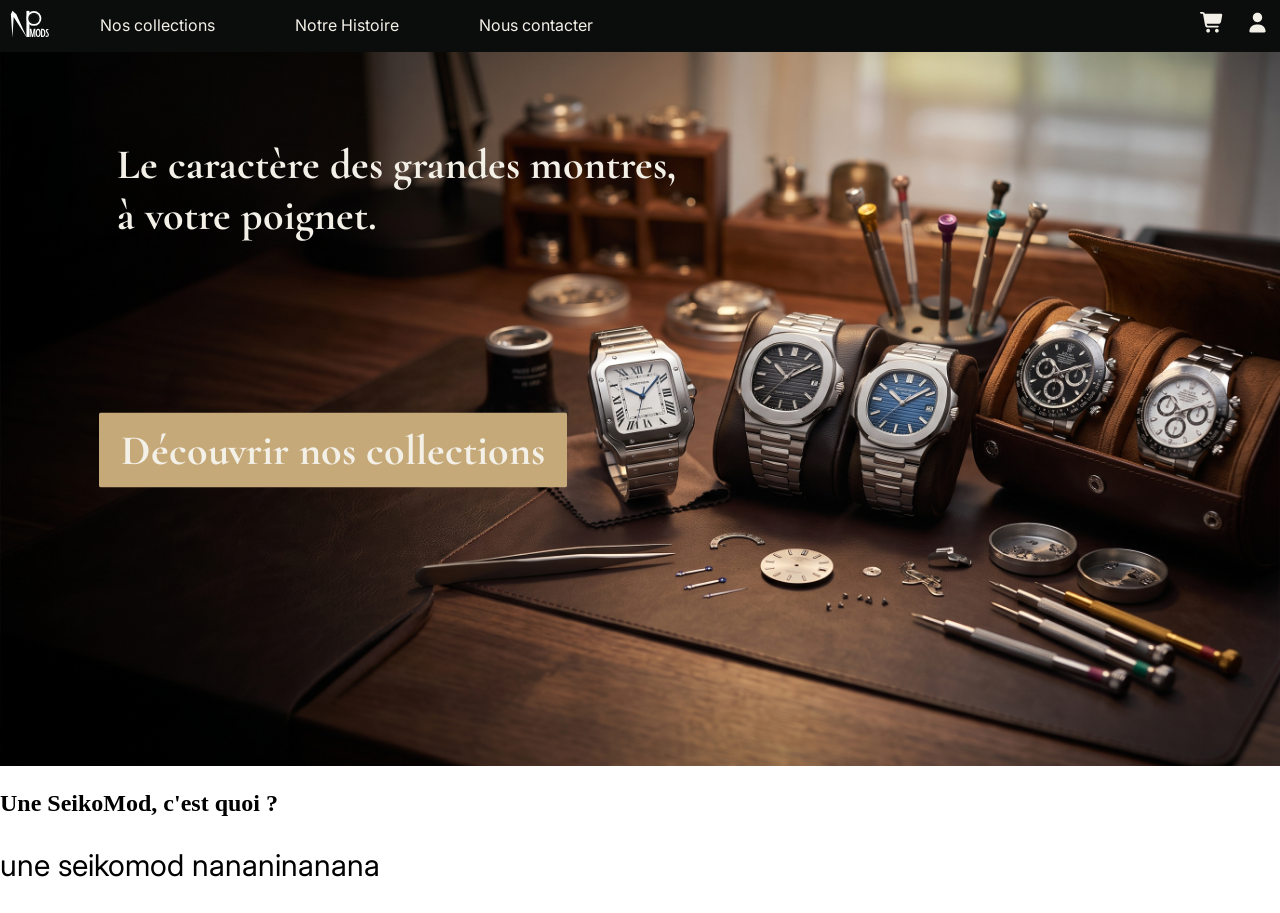
==== index.html @ 5ee3bffc "stylisation du hook modification du logo en svg" ====
<!DOCTYPE html>
<html lang="fr">

<head>
    <meta charset="UTF-8">
    <meta name="viewport" content="width=device-width, initial-scale=1.0">
    <title>NP MODS</title>
    <link rel="stylesheet" href="style_index.css">
    <link rel="stylesheet" href="styles.css">
    <link rel="icon" type="image/x-icon" href="assets/images/favicon.ico">
    <link rel="stylesheet" href="https://cloudflare.com">
</head>

<body>
    <nav>
        <ul id="left">
            <li><a class="logo-btn" href="index.html"><svg xmlns="http://www.w3.org/2000/svg" viewBox="500 640 920 640"
                        role="img" aria-label="Logo NP MODS">
                        <defs>
                            <mask id="trou-cadran" maskUnits="userSpaceOnUse" x="500" y="640" width="920" height="640">
                                <rect x="500" y="640" width="920" height="640" fill="#fff" />
                                <circle cx="1050" cy="833" r="130" fill="#000" />
                            </mask>
                            <g id="repere">
                                <line x1="1050" y1="722" x2="1050" y2="742" />
                            </g>
                        </defs>

                        <g fill="#fff">
                            <!-- N -->
                            <polygon points="520,735 557,660 645,735 878,1255 878,1260 584,802 557,1260 555,1260" />

                            <!-- P (hampe + anneau) avec cadran évidé -->
                            <g mask="url(#trou-cadran)">
                                <rect x="878" y="660" width="69" height="600" />
                                <circle cx="1050" cy="833" r="171" />
                            </g>

                            <!-- Repères et centre du cadran -->
                            <g stroke="#fff" stroke-width="3.5" fill="none">
                                <use href="#repere" />
                                <use href="#repere" transform="rotate(30 1050 833)" />
                                <use href="#repere" transform="rotate(60 1050 833)" />
                                <use href="#repere" transform="rotate(90 1050 833)" />
                                <use href="#repere" transform="rotate(120 1050 833)" />
                                <use href="#repere" transform="rotate(150 1050 833)" />
                                <use href="#repere" transform="rotate(180 1050 833)" />
                                <use href="#repere" transform="rotate(210 1050 833)" />
                                <use href="#repere" transform="rotate(240 1050 833)" />
                                <use href="#repere" transform="rotate(270 1050 833)" />
                                <use href="#repere" transform="rotate(300 1050 833)" />
                                <use href="#repere" transform="rotate(330 1050 833)" />
                            </g>
                            <circle cx="1050" cy="833" r="4" />

                            <!-- M -->
                            <polygon
                                points="955,1262 955,1073 990,1073 1018,1215 1047,1073 1082,1073 1082,1262 1060,1262 1060,1110 1032,1262 1003,1262 977,1110 977,1262" />

                            <!-- O -->
                            <path fill-rule="evenodd"
                                d="M1148,1073 C1182,1073 1206,1112 1206,1168 C1206,1224 1182,1263 1148,1263 C1114,1263 1090,1224 1090,1168 C1090,1112 1114,1073 1148,1073 Z
      M1147,1102 C1131,1102 1118,1128 1118,1168 C1118,1208 1131,1234 1147,1234 C1163,1234 1177,1208 1177,1168 C1177,1128 1163,1102 1147,1102 Z" />

                            <!-- D -->
                            <path fill-rule="evenodd" d="M1214,1073 H1245 C1288,1073 1314,1110 1314,1168 C1314,1226 1288,1262 1245,1262 H1214 Z
      M1240,1100 V1235 H1252 C1272,1235 1286,1210 1286,1168 C1286,1126 1272,1100 1252,1100 Z" />
                        </g>

                        <!-- S -->
                        <path
                            d="M1383,1100 C1372,1088 1334,1082 1335,1118 C1336,1150 1382,1165 1382,1210 C1382,1252 1340,1256 1322,1232"
                            fill="none" stroke="#fff" stroke-width="25" />
                    </svg></a></li>
            <li><a href="catalog.html"><span>Nos collections</span></a></li>
            <li><a href="history.html"><span>Notre Histoire</span></a></li>
            <li><a href="contact.html"><span>Nous contacter</span></a></li>
        </ul>
        <ul id="right">
            <li><a href="" class="cart-btn" aria-label="Panier">
                    <svg xmlns="http://www.w3.org/2000/svg"
                        viewBox="0 0 640 640"><!--!Font Awesome Free v7.3.1 by @fontawesome - https://fontawesome.com License - https://fontawesome.com/license/free Copyright 2026 Fonticons, Inc.-->
                        <path
                            d="M24 48C10.7 48 0 58.7 0 72C0 85.3 10.7 96 24 96L69.3 96C73.2 96 76.5 98.8 77.2 102.6L129.3 388.9C135.5 423.1 165.3 448 200.1 448L456 448C469.3 448 480 437.3 480 424C480 410.7 469.3 400 456 400L200.1 400C188.5 400 178.6 391.7 176.5 380.3L171.4 352L475 352C505.8 352 532.2 330.1 537.9 299.8L568.9 133.9C572.6 114.2 557.5 96 537.4 96L124.7 96L124.3 94C119.5 67.4 96.3 48 69.2 48L24 48zM208 576C234.5 576 256 554.5 256 528C256 501.5 234.5 480 208 480C181.5 480 160 501.5 160 528C160 554.5 181.5 576 208 576zM432 576C458.5 576 480 554.5 480 528C480 501.5 458.5 480 432 480C405.5 480 384 501.5 384 528C384 554.5 405.5 576 432 576z" />
                    </svg></a></li>
            <li><a href="" class="cart-btn">
                    <svg xmlns="http://www.w3.org/2000/svg"
                        viewBox="0 0 640 640"><!--!Font Awesome Free v7.3.1 by @fontawesome - https://fontawesome.com License - https://fontawesome.com/license/free Copyright 2026 Fonticons, Inc.-->
                        <path
                            d="M320 312C386.3 312 440 258.3 440 192C440 125.7 386.3 72 320 72C253.7 72 200 125.7 200 192C200 258.3 253.7 312 320 312zM290.3 368C191.8 368 112 447.8 112 546.3C112 562.7 125.3 576 141.7 576L498.3 576C514.7 576 528 562.7 528 546.3C528 447.8 448.2 368 349.7 368L290.3 368z" />
                    </svg>
                </a></li>
        </ul>
    </nav>

    <div class="hook">
        <div class="container">
            <img src="assets/images/hook_background.jpeg" alt="hook_background">
            <h1 class="hook" id="Catch_phrase">Le caractère des grandes montres,<br>à votre poignet.</br></h1>
            <button type="button" id="button_products" onclick="document.location='catalog.html'">Découvrir nos
                collections</button>
        </div>
    </div>

    <div class="mod_description">
        <div>
            <h2>Une SeikoMod, c'est quoi ?</h2>
            <p> une seikomod nananinanana</p>
        </div>
    </div>

    <div class=" carousel_products">
        <div>

        </div>


    </div>



</body>

</html>
---- style_index.css ----
.hook img{
    position: relative;
    height: auto ;
    width: 100%;
}


.hook #Catch_phrase{
  position: absolute;
  top: 18%; 
  left: 31%; 
  transform: translate(-50%, -50%);
  color: #F3F0E8;
  font-size: 42px;
  font-weight: bold;
  background-color: transparent; 
  padding: 10px 20px;
  border-radius: 5px;
}


.hook #button_products{
  position: absolute;
  top: 50%; 
  left: 26%; 
  transform: translate(-50%, -50%); 
  background-color: #C6A978;
  font-size: 42px;
  font-weight: bold;
  color: #F3F0E8; 
  padding: 10px 20px;
  border-radius: 2px;
  border-color: transparent;
      transition: all 0.3s ease;
}

.hook #button_products:hover{
      background-color: #173D32;
    transition: all 0.3s ease;
}
---- styles.css ----
/* Cormorant Garamond */
@import url('https://fonts.googleapis.com/css2?family=Cormorant+Garamond:ital,wght@0,300..700;1,300..700&display=swap');
/* INTER */
@import url('https://fonts.googleapis.com/css2?family=Cormorant+Garamond:ital,wght@0,300..700;1,300..700&family=Inter:ital,opsz,wght@0,14..32,100..900;1,14..32,100..900&display=swap'); 

body {
    margin: 0;
    padding: 0;
}

h1 {
    font-family: "Cormorant Garamond", serif;
    font-optical-sizing: auto;
    font-weight: weight;
    font-style: normal;
}

span{
    font-family: "Inter";
    color: #F3F0E8;
}

button {
    font-family: "Cormorant Garamond";
}

p{
    font-family: "Inter", serif;
    font-size: 30px;
    font-optical-sizing: auto;
    font-weight: weight;
    font-style: normal;
}

#button_products {
    border-radius: 20px;
    color: white;
    background-color: blue;
    font-size: 16px;
}




/* Partie Nav Bar */
nav {
    background-color: #0B0D0C; ;
    margin: auto;
    display: flex;
    justify-content: space-between;
    padding: 0;
    margin: 0;
}

nav > ul {
  display: flex;
  list-style: none;
  background-color: #0B0D0C;
  margin: 0;
  padding: 0;
}

nav > ul > li {
  position: relative; 
}


nav img {
    height: 40px;
    width: auto;
    display: block;
}

nav a {
  display: block;
  color: white;
  padding: 15px 20px;
  text-decoration: none;
  transition: all 0.3s ease;
}

nav a:hover {
  background-color: #777A75;
  transition: all 0.3s ease;

}


nav span {
    padding: 10px 20px;
}

.cart-btn {
    position: relative;
    width: 25px;
    fill: #F3F0E8;     
    text-decoration: none;
    padding: 10px;
}

.logo-btn{
    position: relative;
    width: 40px;
    fill: #F3F0E8;     
    text-decoration: none;
    padding: 10px;
}
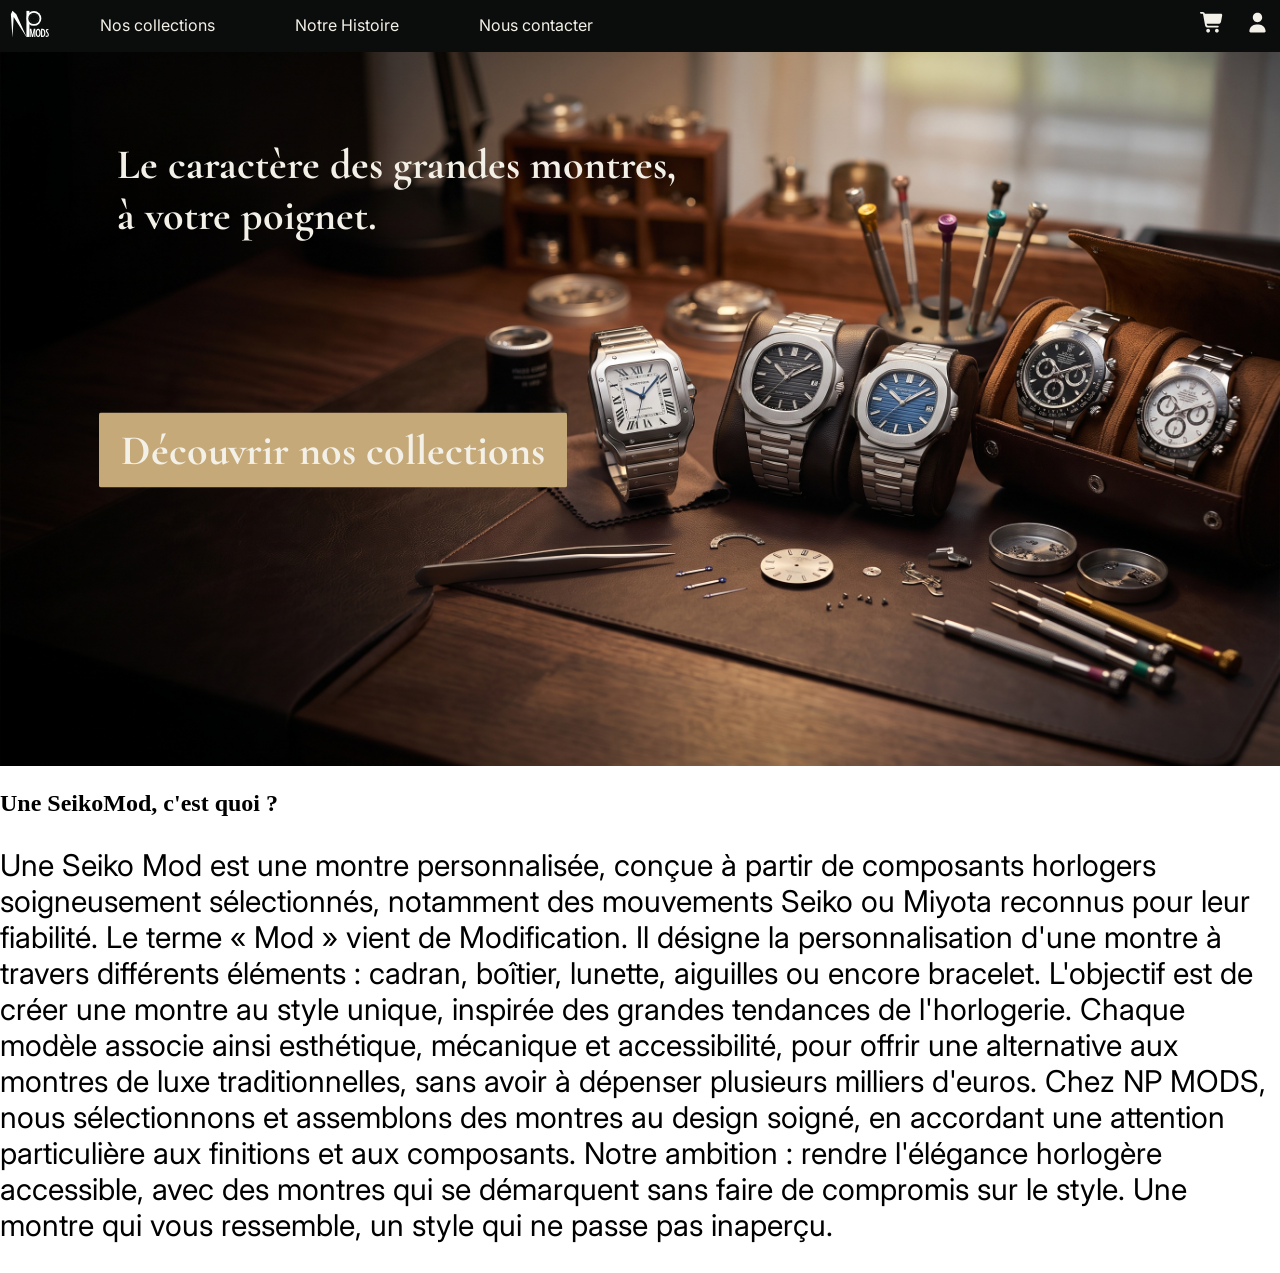
==== commit 8c82f32d: "added quest ce qu'une seiko mod txt" ====
--- a/index.html
+++ b/index.html
@@ -105,7 +105,18 @@
     <div class="mod_description">
         <div>
             <h2>Une SeikoMod, c'est quoi ?</h2>
-            <p> une seikomod nananinanana</p>
+            <p class="mod_description">Une Seiko Mod est une montre personnalisée, conçue à partir de composants
+                horlogers soigneusement sélectionnés, notamment des mouvements Seiko ou Miyota reconnus pour leur
+                fiabilité.
+                Le terme « Mod » vient de Modification. Il désigne la personnalisation d'une montre à travers différents
+                éléments : cadran, boîtier, lunette, aiguilles ou encore bracelet. L'objectif est de créer une montre au
+                style unique, inspirée des grandes tendances de l'horlogerie.
+                Chaque modèle associe ainsi esthétique, mécanique et accessibilité, pour offrir une alternative aux
+                montres de luxe traditionnelles, sans avoir à dépenser plusieurs milliers d'euros.
+                Chez NP MODS, nous sélectionnons et assemblons des montres au design soigné, en accordant une attention
+                particulière aux finitions et aux composants. Notre ambition : rendre l'élégance horlogère accessible,
+                avec des montres qui se démarquent sans faire de compromis sur le style.
+                Une montre qui vous ressemble, un style qui ne passe pas inaperçu.</p>
         </div>
     </div>
 
@@ -115,8 +126,6 @@
         </div>
 
 
-    </div>
-
 
 
 </body>
--- a/style_index.css
+++ b/style_index.css
@@ -1,41 +1,45 @@
-.hook img{
-    position: relative;
-    height: auto ;
-    width: 100%;
+.hook img {
+  position: relative;
+  height: auto;
+  width: 100%;
 }
 
 
-.hook #Catch_phrase{
+.hook #Catch_phrase {
   position: absolute;
-  top: 18%; 
-  left: 31%; 
+  top: 18%;
+  left: 31%;
   transform: translate(-50%, -50%);
   color: #F3F0E8;
   font-size: 42px;
   font-weight: bold;
-  background-color: transparent; 
+  background-color: transparent;
   padding: 10px 20px;
   border-radius: 5px;
 }
 
 
-.hook #button_products{
+.hook #button_products {
   position: absolute;
-  top: 50%; 
-  left: 26%; 
-  transform: translate(-50%, -50%); 
+  top: 50%;
+  left: 26%;
+  transform: translate(-50%, -50%);
   background-color: #C6A978;
   font-size: 42px;
   font-weight: bold;
-  color: #F3F0E8; 
+  color: #F3F0E8;
   padding: 10px 20px;
   border-radius: 2px;
   border-color: transparent;
-      transition: all 0.3s ease;
+  transition: all 0.3s ease;
 }
 
-.hook #button_products:hover{
-      background-color: #173D32;
-    transition: all 0.3s ease;
+.hook #button_products:hover {
+  background-color: #173D32;
+  transition: all 0.3s ease;
 }
 
+
+p .mod_description {
+  justify-content: center;
+}
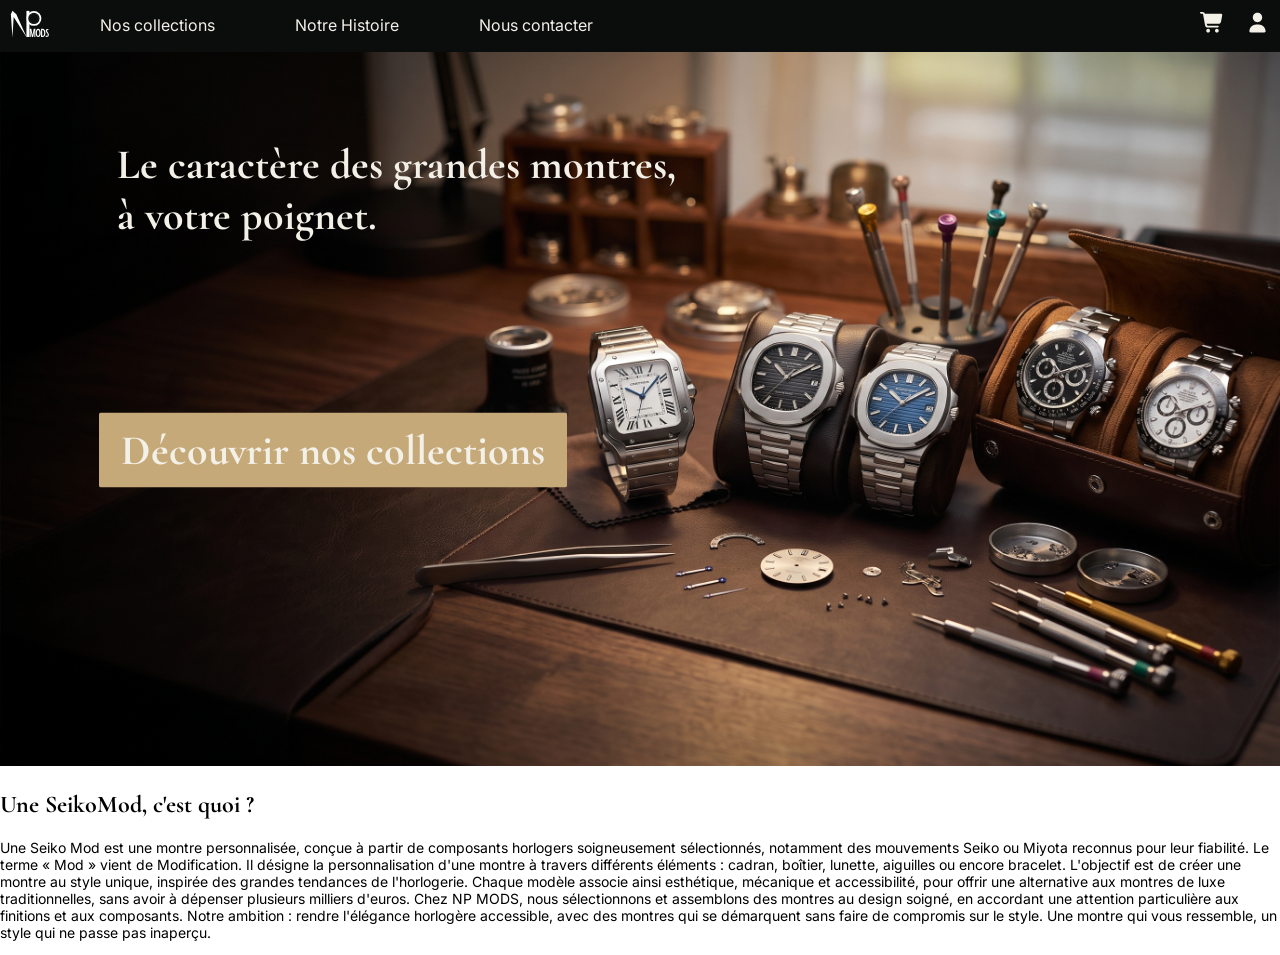
==== commit 09c81ba4: "working at mod descritpion" ====
--- a/index.html
+++ b/index.html
@@ -102,9 +102,11 @@
         </div>
     </div>
 
-    <div class="mod_description">
-        <div>
+    <div class="mod_description" id="container">
+        <div class="mod_description_left">
             <h2>Une SeikoMod, c'est quoi ?</h2>
+        </div>
+        <div class="mod_description_right">
             <p class="mod_description">Une Seiko Mod est une montre personnalisée, conçue à partir de composants
                 horlogers soigneusement sélectionnés, notamment des mouvements Seiko ou Miyota reconnus pour leur
                 fiabilité.
--- a/style_index.css
+++ b/style_index.css
@@ -40,6 +40,15 @@
 }
 
 
-p .mod_description {
+.mod_description #container{
+  display: flex;
+  flex-direction: row;
+  flex: center;
+  flex-wrap: wrap;
+  gap: 16px;
+}
+
+.mod_description_right{
   justify-content: center;
-}+}
+
--- a/styles.css
+++ b/styles.css
@@ -15,6 +15,10 @@
     font-style: normal;
 }
 
+h2{
+    font-family: "Cormorant Garamond", serif;
+}
+
 span{
     font-family: "Inter";
     color: #F3F0E8;
@@ -26,7 +30,7 @@
 
 p{
     font-family: "Inter", serif;
-    font-size: 30px;
+    font-size: 14px;
     font-optical-sizing: auto;
     font-weight: weight;
     font-style: normal;
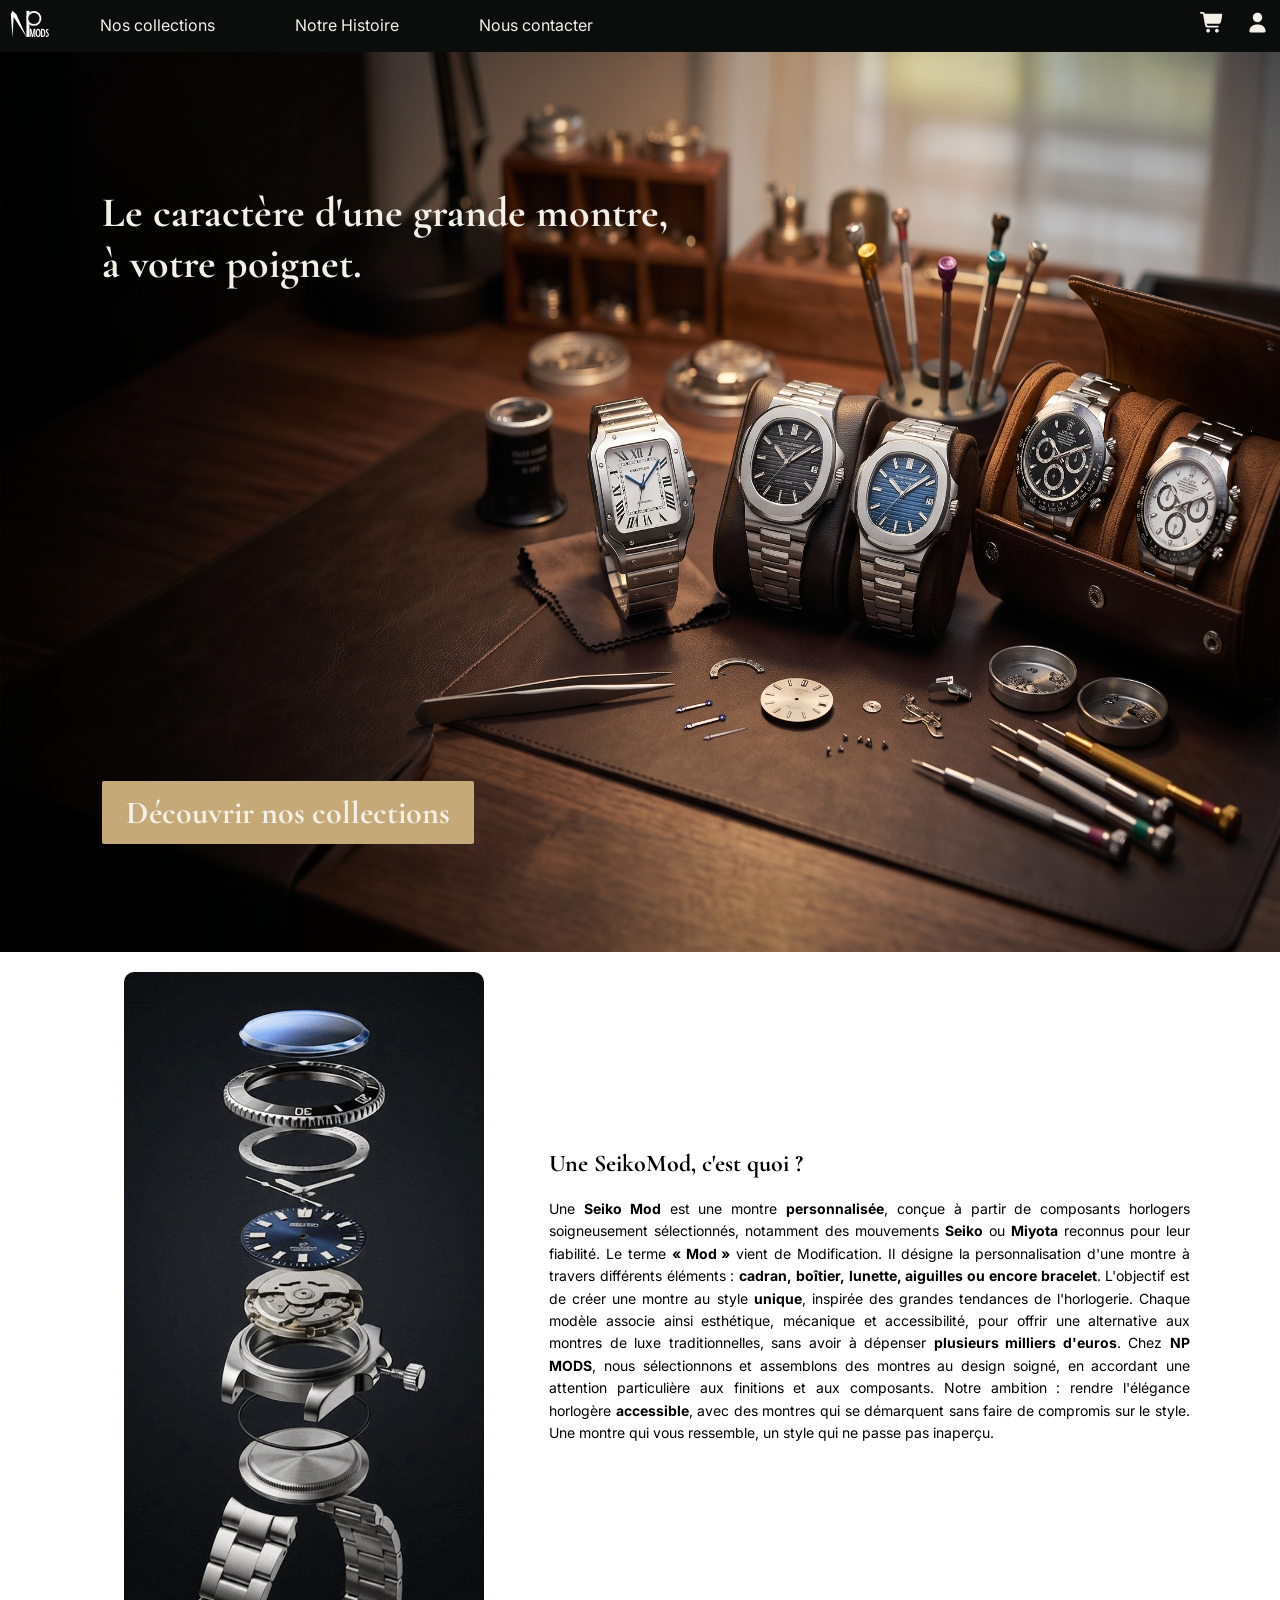
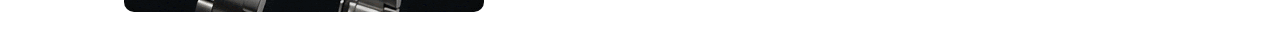
==== commit 93327887: "tentative de responsive, ajout flex desc skm et gif vue écaltée" ====
--- a/index.html
+++ b/index.html
@@ -94,33 +94,39 @@
     </nav>
 
     <div class="hook">
-        <div class="container">
-            <img src="assets/images/hook_background.jpeg" alt="hook_background">
-            <h1 class="hook" id="Catch_phrase">Le caractère des grandes montres,<br>à votre poignet.</br></h1>
-            <button type="button" id="button_products" onclick="document.location='catalog.html'">Découvrir nos
-                collections</button>
+        <img src="assets/images/hook_background.jpeg" alt="Montre Seiko Mod">
+        <h1 id="Catch_phrase">Le caractère d'une grande montre, <br>
+            à votre poignet.</h1>
+        <button id="button_products">Découvrir nos collections</button>
+    </div>
+
+
+    <div class="mod_description" id="container">
+        <div class="mod_description_left">
+            <img src="assets/images/vue éclatée skm.gif" alt="Vue éclatée d'une Seiko Mod">
+        </div>
+        <div class="mod_description_right">
+            <h2>Une SeikoMod, c'est quoi ?</h2>
+            <p>Une <strong>Seiko Mod</strong> est une montre <strong>personnalisée</strong>, conçue à partir de
+                composants horlogers soigneusement sélectionnés, notamment des mouvements <strong>Seiko</strong> ou
+                <strong>Miyota</strong> reconnus pour leur fiabilité. Le terme <b>« Mod »</b> vient de Modification. Il
+                désigne la personnalisation d'une montre à travers
+                différents
+                éléments : <b>cadran, boîtier, lunette, aiguilles ou encore bracelet</b>. L'objectif est de créer une
+                montre au
+                style <b>unique</b>, inspirée des grandes tendances de l'horlogerie.
+                Chaque modèle associe ainsi esthétique, mécanique et accessibilité, pour offrir une alternative aux
+                montres de luxe traditionnelles, sans avoir à dépenser <b>plusieurs milliers d'euros</b>.
+                Chez <b>NP MODS</b>, nous sélectionnons et assemblons des montres au design soigné, en accordant une
+                attention
+                particulière aux finitions et aux composants. Notre ambition : rendre l'élégance horlogère
+                <b>accessible</b>,
+                avec des montres qui se démarquent sans faire de compromis sur le style.
+                Une montre qui vous ressemble, un style qui ne passe pas inaperçu.
+            </p>
         </div>
     </div>
 
-    <div class="mod_description" id="container">
-        <div class="mod_description_left">
-            <h2>Une SeikoMod, c'est quoi ?</h2>
-        </div>
-        <div class="mod_description_right">
-            <p class="mod_description">Une Seiko Mod est une montre personnalisée, conçue à partir de composants
-                horlogers soigneusement sélectionnés, notamment des mouvements Seiko ou Miyota reconnus pour leur
-                fiabilité.
-                Le terme « Mod » vient de Modification. Il désigne la personnalisation d'une montre à travers différents
-                éléments : cadran, boîtier, lunette, aiguilles ou encore bracelet. L'objectif est de créer une montre au
-                style unique, inspirée des grandes tendances de l'horlogerie.
-                Chaque modèle associe ainsi esthétique, mécanique et accessibilité, pour offrir une alternative aux
-                montres de luxe traditionnelles, sans avoir à dépenser plusieurs milliers d'euros.
-                Chez NP MODS, nous sélectionnons et assemblons des montres au design soigné, en accordant une attention
-                particulière aux finitions et aux composants. Notre ambition : rendre l'élégance horlogère accessible,
-                avec des montres qui se démarquent sans faire de compromis sur le style.
-                Une montre qui vous ressemble, un style qui ne passe pas inaperçu.</p>
-        </div>
-    </div>
 
     <div class=" carousel_products">
         <div>
--- a/style_index.css
+++ b/style_index.css
@@ -1,54 +1,86 @@
-.hook img {
+.hook {
   position: relative;
-  height: auto;
+  display: block;
   width: 100%;
+  height:auto;
+  overflow: hidden;
 }
 
+.hook img {
+  display: block;
+  width: 100%;
+  height: 100vh;
+  position: relative;
+  z-index: 1;
+}
+
+@media (orientation: portrait) {
+  .hook {
+    height: auto; 
+  }}
 
 .hook #Catch_phrase {
   position: absolute;
-  top: 18%;
-  left: 31%;
-  transform: translate(-50%, -50%);
+  top: 15%;      
+  left: 8%;      
+  z-index: 2;     
+  margin: 0;
   color: #F3F0E8;
-  font-size: 42px;
+  font-size: clamp(24px, 4vw, 42px);
   font-weight: bold;
-  background-color: transparent;
-  padding: 10px 20px;
-  border-radius: 5px;
 }
-
 
 .hook #button_products {
   position: absolute;
-  top: 50%;
-  left: 26%;
-  transform: translate(-50%, -50%);
+  bottom: 12%;    
+  left: 8%;       
+  z-index: 2;     
   background-color: #C6A978;
-  font-size: 42px;
+  font-size: clamp(18px, 2.5vw, 32px);
   font-weight: bold;
   color: #F3F0E8;
-  padding: 10px 20px;
+  padding: 12px 24px;
   border-radius: 2px;
-  border-color: transparent;
-  transition: all 0.3s ease;
+  border: none;
+  cursor: pointer;
+  transition: background-color 0.3s ease;
 }
 
 .hook #button_products:hover {
   background-color: #173D32;
-  transition: all 0.3s ease;
 }
 
 
-.mod_description #container{
+
+
+
+.mod_description {
   display: flex;
-  flex-direction: row;
-  flex: center;
-  flex-wrap: wrap;
-  gap: 16px;
+  flex-direction: row; 
+  align-items: center; 
+  justify-content: center;
+  gap: 32px; 
+  max-width: 1100px; 
+  margin: 0 auto; 
+  padding: 20px;
 }
 
-.mod_description_right{
-  justify-content: center;
+.mod_description_left {
+  flex: 1; 
+  text-align: center;
 }
 
+.mod_description_left img {
+  max-width: 100%; 
+  height: auto;
+  border-radius: 10px;
+}
+
+.mod_description_right {
+  flex: 1.5; 
+}
+
+.mod_description_right p {
+  text-align: justify;
+  line-height: 1.6; 
+}
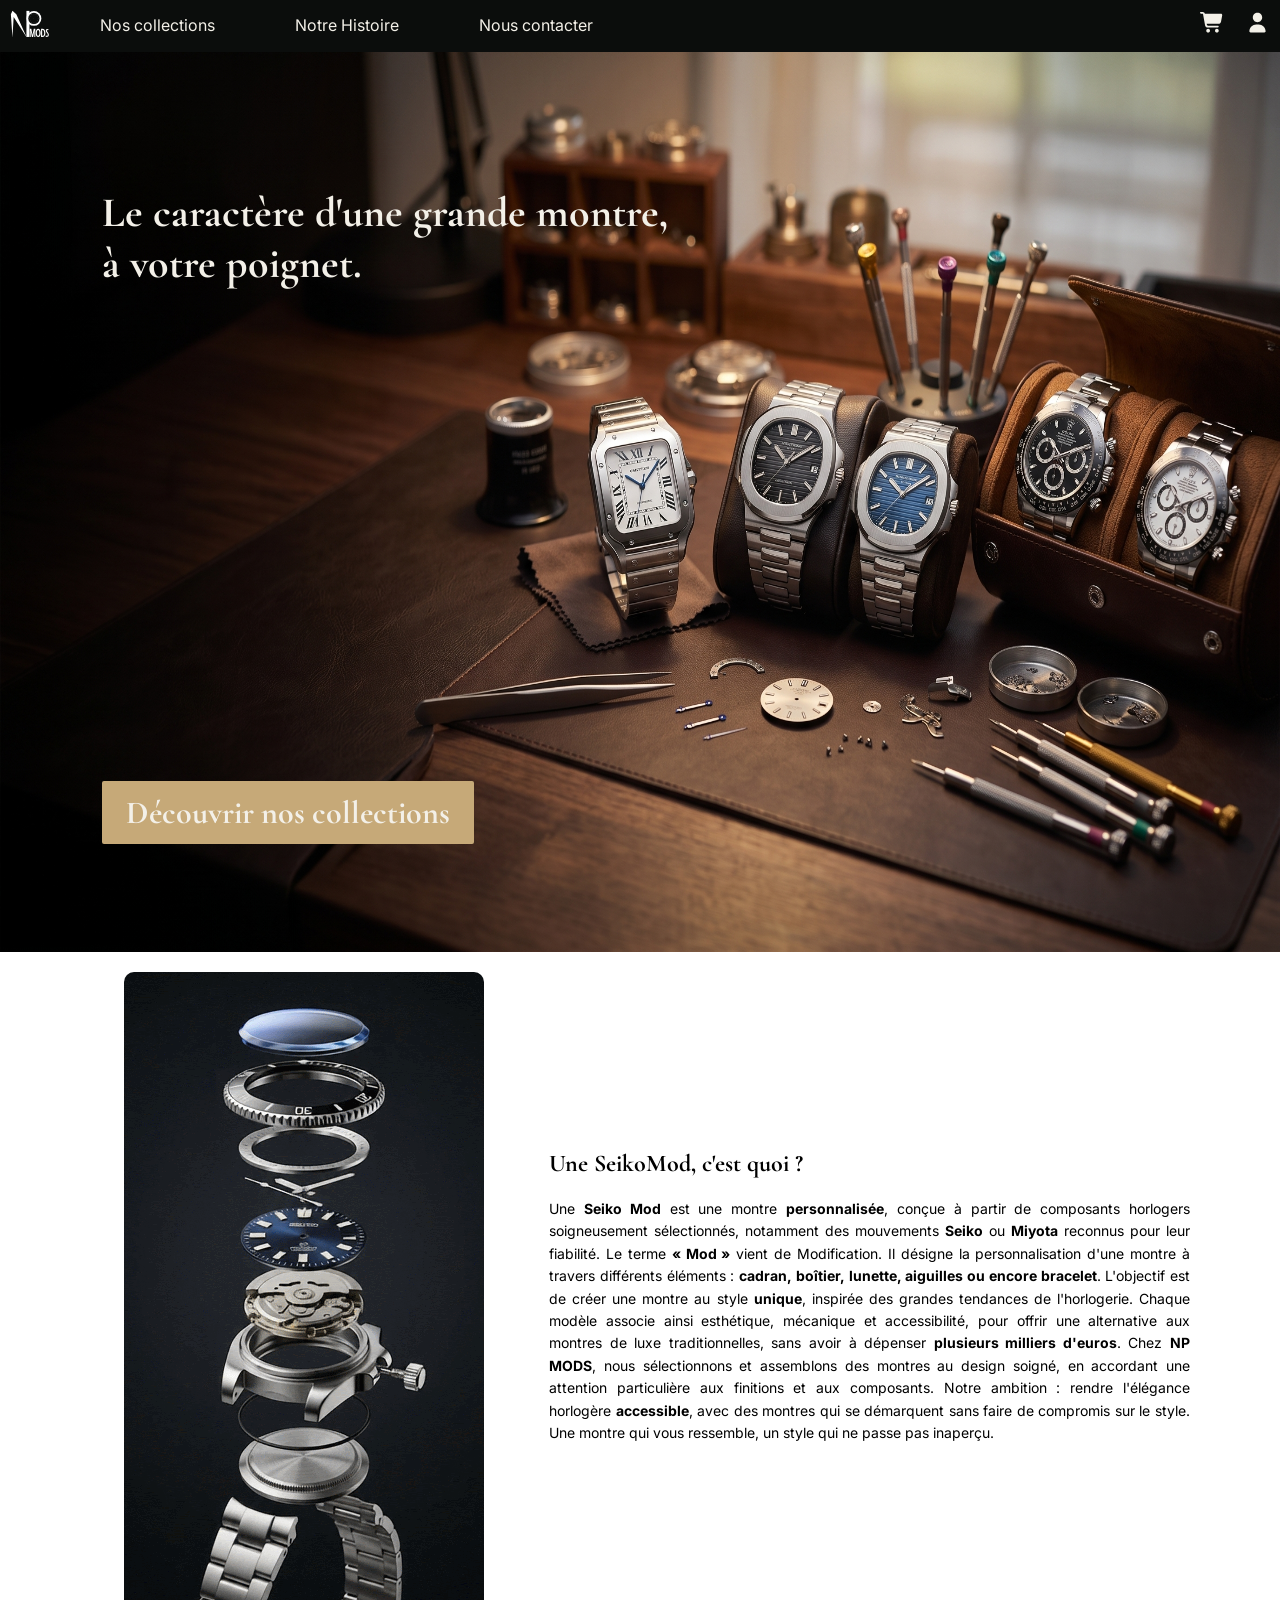
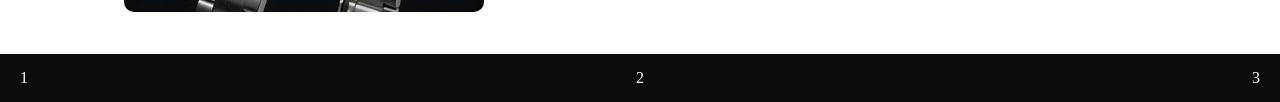
==== commit 2e1cc92c: "added caroussel" ====
--- a/index.html
+++ b/index.html
@@ -128,10 +128,17 @@
     </div>
 
 
-    <div class=" carousel_products">
-        <div>
+    <div class="carousel">
+        <div id="slide-1" class="slide"></div>
+        <div id="slide-2" class="slide">Slide 2</div>
+        <div id="slide-3" class="slide">Slide 3</div>
+    </div>
 
-        </div>
+    <nav class="dots">
+        <a href="#slide-1">1</a>
+        <a href="#slide-2">2</a>
+        <a href="#slide-3">3</a>
+    </nav>
 
 
 
--- a/style_index.css
+++ b/style_index.css
@@ -84,3 +84,21 @@
   text-align: justify;
   line-height: 1.6; 
 }
+
+
+
+.carousel {
+  display: flex;
+  overflow-x: auto;
+  scroll-snap-type: x mandatory;
+  scroll-behavior: smooth;
+  scrollbar-width: none; 
+}
+.carousel::-webkit-scrollbar {
+  display: none; 
+}
+
+.slide {
+  flex: 0 0 100%;
+  scroll-snap-align: center;
+}
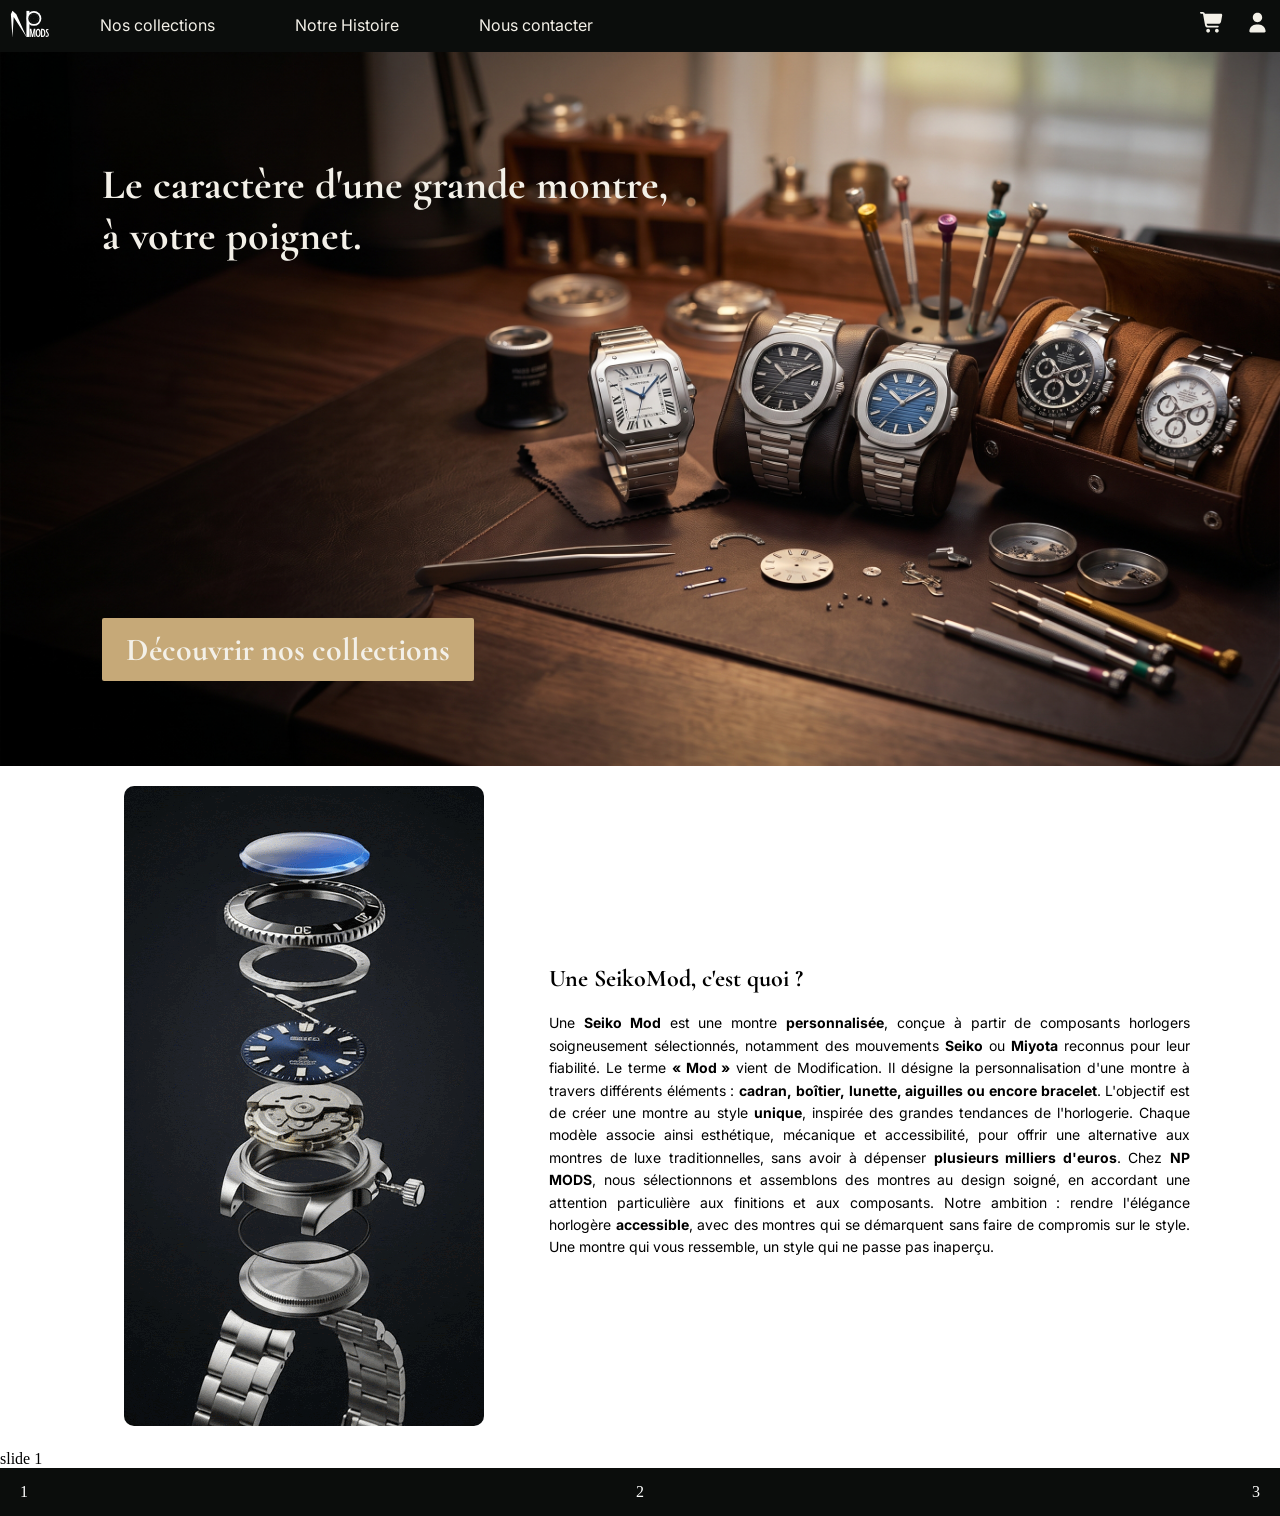
==== commit f9b440d7: "modification du responsive du hook de index.html" ====
--- a/index.html
+++ b/index.html
@@ -129,7 +129,7 @@
 
 
     <div class="carousel">
-        <div id="slide-1" class="slide"></div>
+        <div id="slide-1" class="slide">slide 1</div>
         <div id="slide-2" class="slide">Slide 2</div>
         <div id="slide-3" class="slide">Slide 3</div>
     </div>
--- a/style_index.css
+++ b/style_index.css
@@ -8,8 +8,8 @@
 
 .hook img {
   display: block;
-  width: 100%;
-  height: 100vh;
+  width: 100vw;
+  height: auto;
   position: relative;
   z-index: 1;
 }
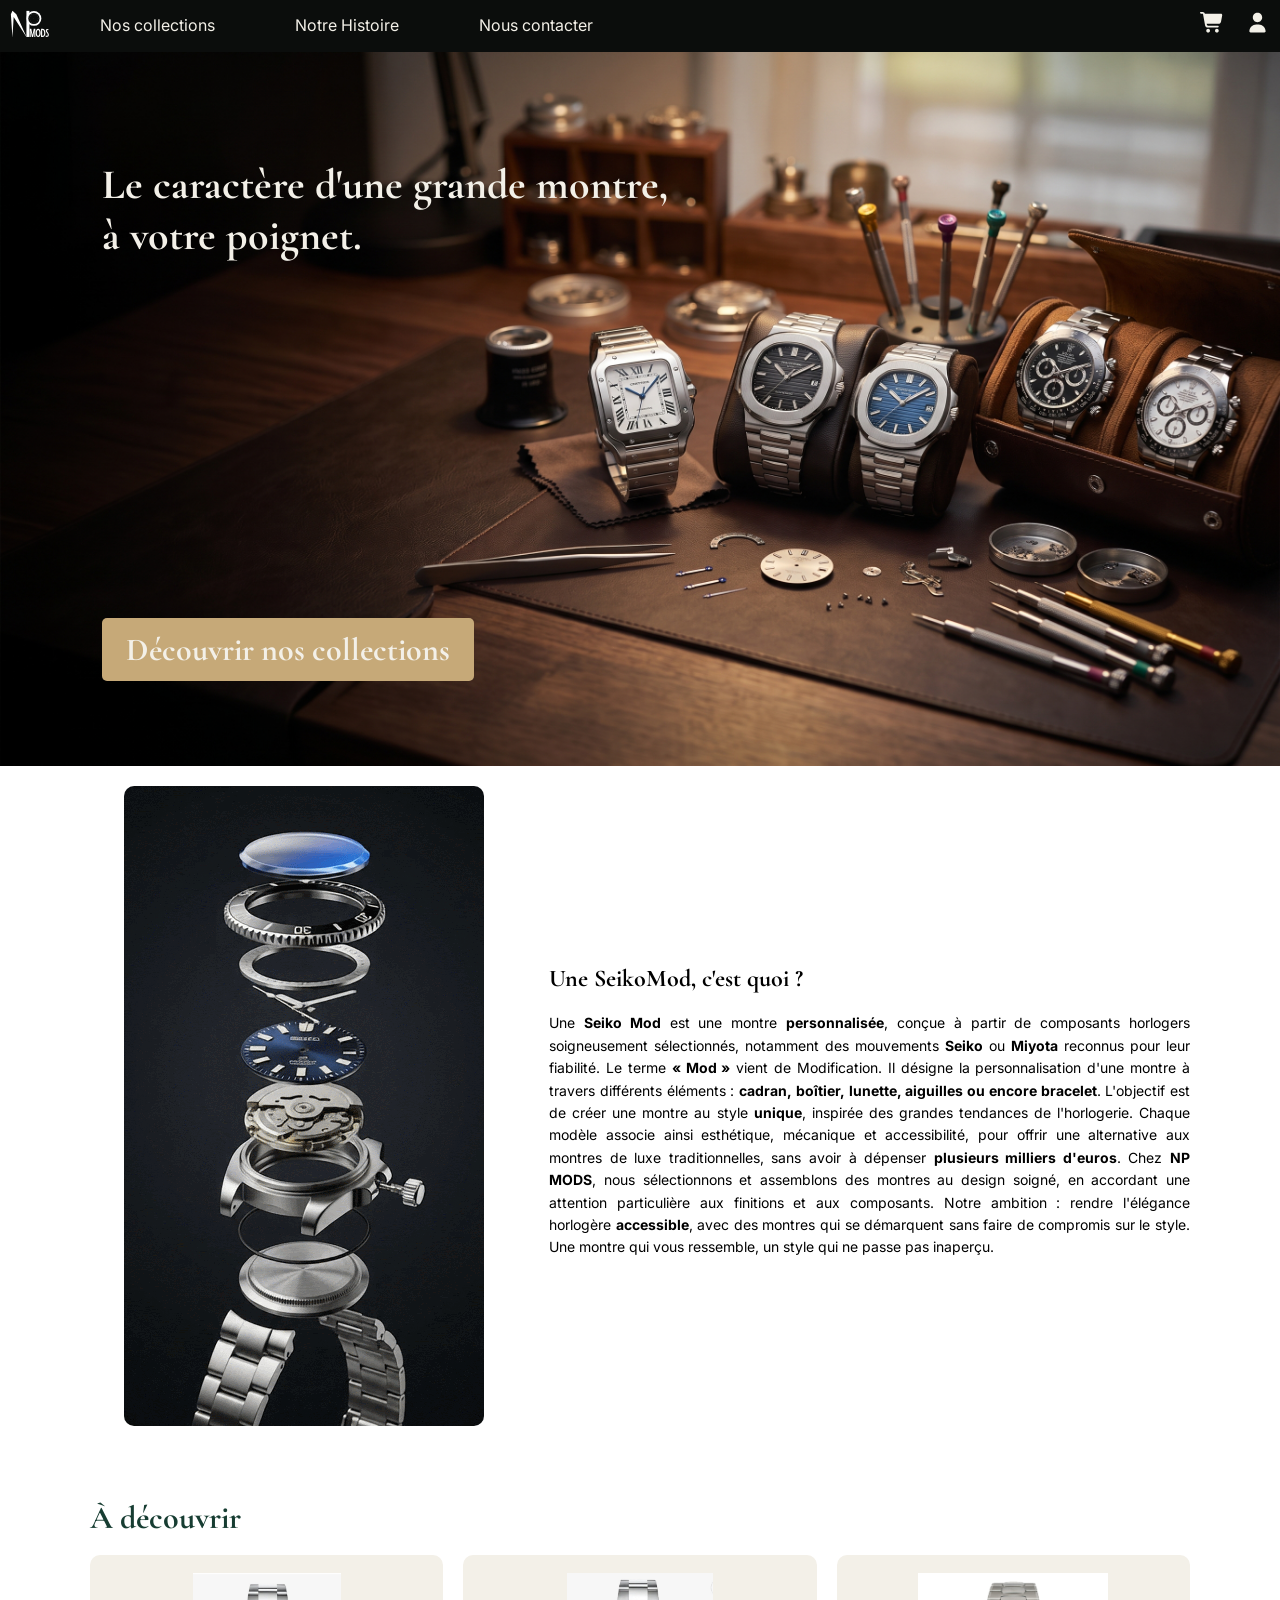
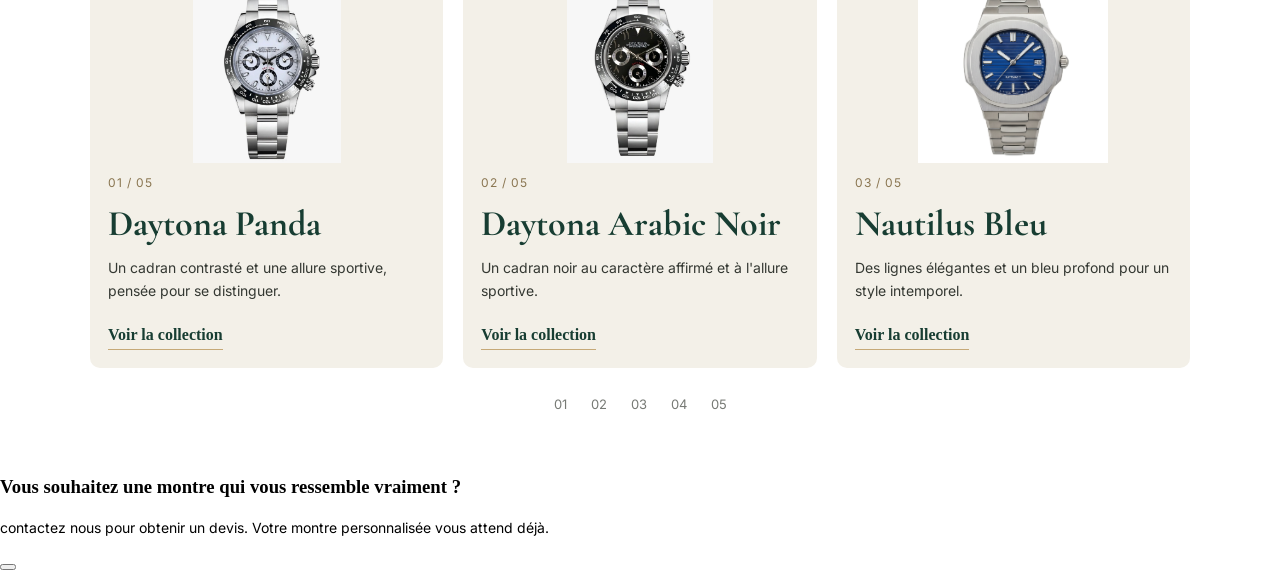
==== commit fbe229e4: "ajout caroussel" ====
--- a/index.html
+++ b/index.html
@@ -128,18 +128,71 @@
     </div>
 
 
-    <div class="carousel">
-        <div id="slide-1" class="slide">slide 1</div>
-        <div id="slide-2" class="slide">Slide 2</div>
-        <div id="slide-3" class="slide">Slide 3</div>
-    </div>
-
-    <nav class="dots">
-        <a href="#slide-1">1</a>
-        <a href="#slide-2">2</a>
-        <a href="#slide-3">3</a>
-    </nav>
-
+    <section class="collection" aria-labelledby="collection-title">
+        <h2 id="collection-title">À découvrir</h2>
+        <div class="carousel" aria-label="Quelques modèles NP MODS" tabindex="0">
+            <article id="slide-1" class="slide">
+                <img src="assets/images/Dayton Panda.jpg" alt="Montre Daytona Panda">
+                <div class="slide_content">
+                    <p class="slide_number">01 / 05</p>
+                    <h3>Daytona Panda</h3>
+                    <p>Un cadran contrasté et une allure sportive, pensée pour se distinguer.</p>
+                    <a href="catalog.html">Voir la collection</a>
+                </div>
+            </article>
+            <article id="slide-2" class="slide">
+                <img src="assets/images/Daytona Arabic Noir.jpg" alt="Montre Daytona au cadran noir">
+                <div class="slide_content">
+                    <p class="slide_number">02 / 05</p>
+                    <h3>Daytona Arabic Noir</h3>
+                    <p>Un cadran noir au caractère affirmé et à l'allure sportive.</p>
+                    <a href="catalog.html">Voir la collection</a>
+                </div>
+            </article>
+            <article id="slide-3" class="slide">
+                <img src="assets/images/Nautilus Bleu.png" alt="Montre Nautilus au cadran bleu">
+                <div class="slide_content">
+                    <p class="slide_number">03 / 05</p>
+                    <h3>Nautilus Bleu</h3>
+                    <p>Des lignes élégantes et un bleu profond pour un style intemporel.</p>
+                    <a href="catalog.html">Voir la collection</a>
+                </div>
+            </article>
+            <article id="slide-4" class="slide">
+                <img src="assets/images/Nautilus Noir.png" alt="Montre Nautilus au cadran noir">
+                <div class="slide_content">
+                    <p class="slide_number">04 / 05</p>
+                    <h3>Nautilus Noir</h3>
+                    <p>Une présence élégante et discrète, relevée par un cadran sombre.</p>
+                    <a href="catalog.html">Voir la collection</a>
+                </div>
+            </article>
+            <article id="slide-5" class="slide">
+                <img src="assets/images/Santos.png" alt="Montre Santos">
+                <div class="slide_content">
+                    <p class="slide_number">05 / 05</p>
+                    <h3>Santos</h3>
+                    <p>Une silhouette affirmée qui associe caractère et sobriété.</p>
+                    <a href="catalog.html">Voir la collection</a>
+                </div>
+            </article>
+        </div>
+
+        <div class="carousel_pagination" aria-label="Choisir un modèle">
+            <a href="#slide-1" aria-label="Afficher le modèle 1">01</a>
+            <a href="#slide-2" aria-label="Afficher le modèle 2">02</a>
+            <a href="#slide-3" aria-label="Afficher le modèle 3">03</a>
+            <a href="#slide-4" aria-label="Afficher le modèle 4">04</a>
+            <a href="#slide-5" aria-label="Afficher le modèle 5">05</a>
+        </div>
+    </section>
+    <section class="contact">
+        <div class="mod_description_right">
+            <h3>Vous souhaitez une montre qui vous ressemble vraiment ?</h3>
+            <p>contactez nous pour obtenir un devis. Votre montre personnalisée vous attend déjà.</p>
+        </div>
+        <button type="button"></button>
+    </section>
 
 
 
--- a/style_index.css
+++ b/style_index.css
@@ -40,7 +40,7 @@
   font-weight: bold;
   color: #F3F0E8;
   padding: 12px 24px;
-  border-radius: 2px;
+  border-radius: 5px;
   border: none;
   cursor: pointer;
   transition: background-color 0.3s ease;
@@ -87,18 +87,142 @@
 
 
 
+.collection {
+  max-width: 1100px;
+  margin: 48px auto;
+  padding: 0 20px;
+}
+
+.collection h2 {
+  margin: 0 0 18px;
+  color: #173D32;
+  font-size: 32px;
+}
+
 .carousel {
   display: flex;
+  gap: 20px;
   overflow-x: auto;
   scroll-snap-type: x mandatory;
   scroll-behavior: smooth;
-  scrollbar-width: none; 
-}
+  scrollbar-width: thin;
+  scrollbar-color: #C6A978 #E7E4DC;
+  padding-bottom: 12px;
+  border-radius: 4px;
+}
+
 .carousel::-webkit-scrollbar {
-  display: none; 
+  height: 8px;
+}
+
+.carousel::-webkit-scrollbar-track {
+  background: #E7E4DC;
+}
+
+.carousel::-webkit-scrollbar-thumb {
+  background: #C6A978;
+  border-radius: 4px;
 }
 
 .slide {
-  flex: 0 0 100%;
-  scroll-snap-align: center;
-}
+  box-sizing: border-box;
+  display: flex;
+  flex: 0 0 calc((100% - 40px) / 3);
+  flex-direction: column;
+  align-items: stretch;
+  padding: 18px;
+  scroll-snap-align: start;
+  background-color: #F3F0E8;
+  border-radius: 10px;
+}
+
+.slide img {
+  display: block;
+  width: 100%;
+  height: 190px;
+  object-fit: contain;
+}
+
+.slide_content {
+  max-width: none;
+  padding-top: 12px;
+}
+
+.slide_number {
+  margin: 0 0 12px;
+  color: #8A7651;
+  font-size: 12px;
+  letter-spacing: 1px;
+}
+
+.slide_content h3 {
+  margin: 0 0 12px;
+  color: #173D32;
+  font-family: "Cormorant Garamond", serif;
+  font-size: 36px;
+}
+
+.slide_content > p:not(.slide_number) {
+  margin: 0 0 24px;
+  color: #343832;
+  line-height: 1.6;
+}
+
+.slide_content a {
+  display: inline-block;
+  padding-bottom: 5px;
+  border-bottom: 1px solid #C6A978;
+  color: #173D32;
+  font-weight: bold;
+  text-decoration: none;
+}
+
+.slide_content a:hover {
+  color: #8A7651;
+}
+
+.carousel_pagination {
+  display: flex;
+  justify-content: center;
+  gap: 24px;
+  padding: 16px 0;
+}
+
+.carousel_pagination a {
+  color: #777A75;
+  font-family: "Inter", sans-serif;
+  font-size: 13px;
+  text-decoration: none;
+}
+
+.carousel_pagination a:hover,
+.carousel_pagination a:focus-visible {
+  color: #173D32;
+  text-decoration: underline;
+  text-underline-offset: 5px;
+}
+
+@media (max-width: 650px) {
+  .collection {
+    margin: 32px auto;
+    padding: 0 12px;
+  }
+
+  .slide {
+    flex-basis: 82%;
+  }
+
+  .slide img {
+    height: 200px;
+  }
+
+  .slide_content h3 {
+    font-size: 30px;
+  }
+}
+
+@media (min-width: 651px) and (max-width: 900px) {
+  .slide {
+    flex-basis: calc((100% - 20px) / 2);
+  }
+}
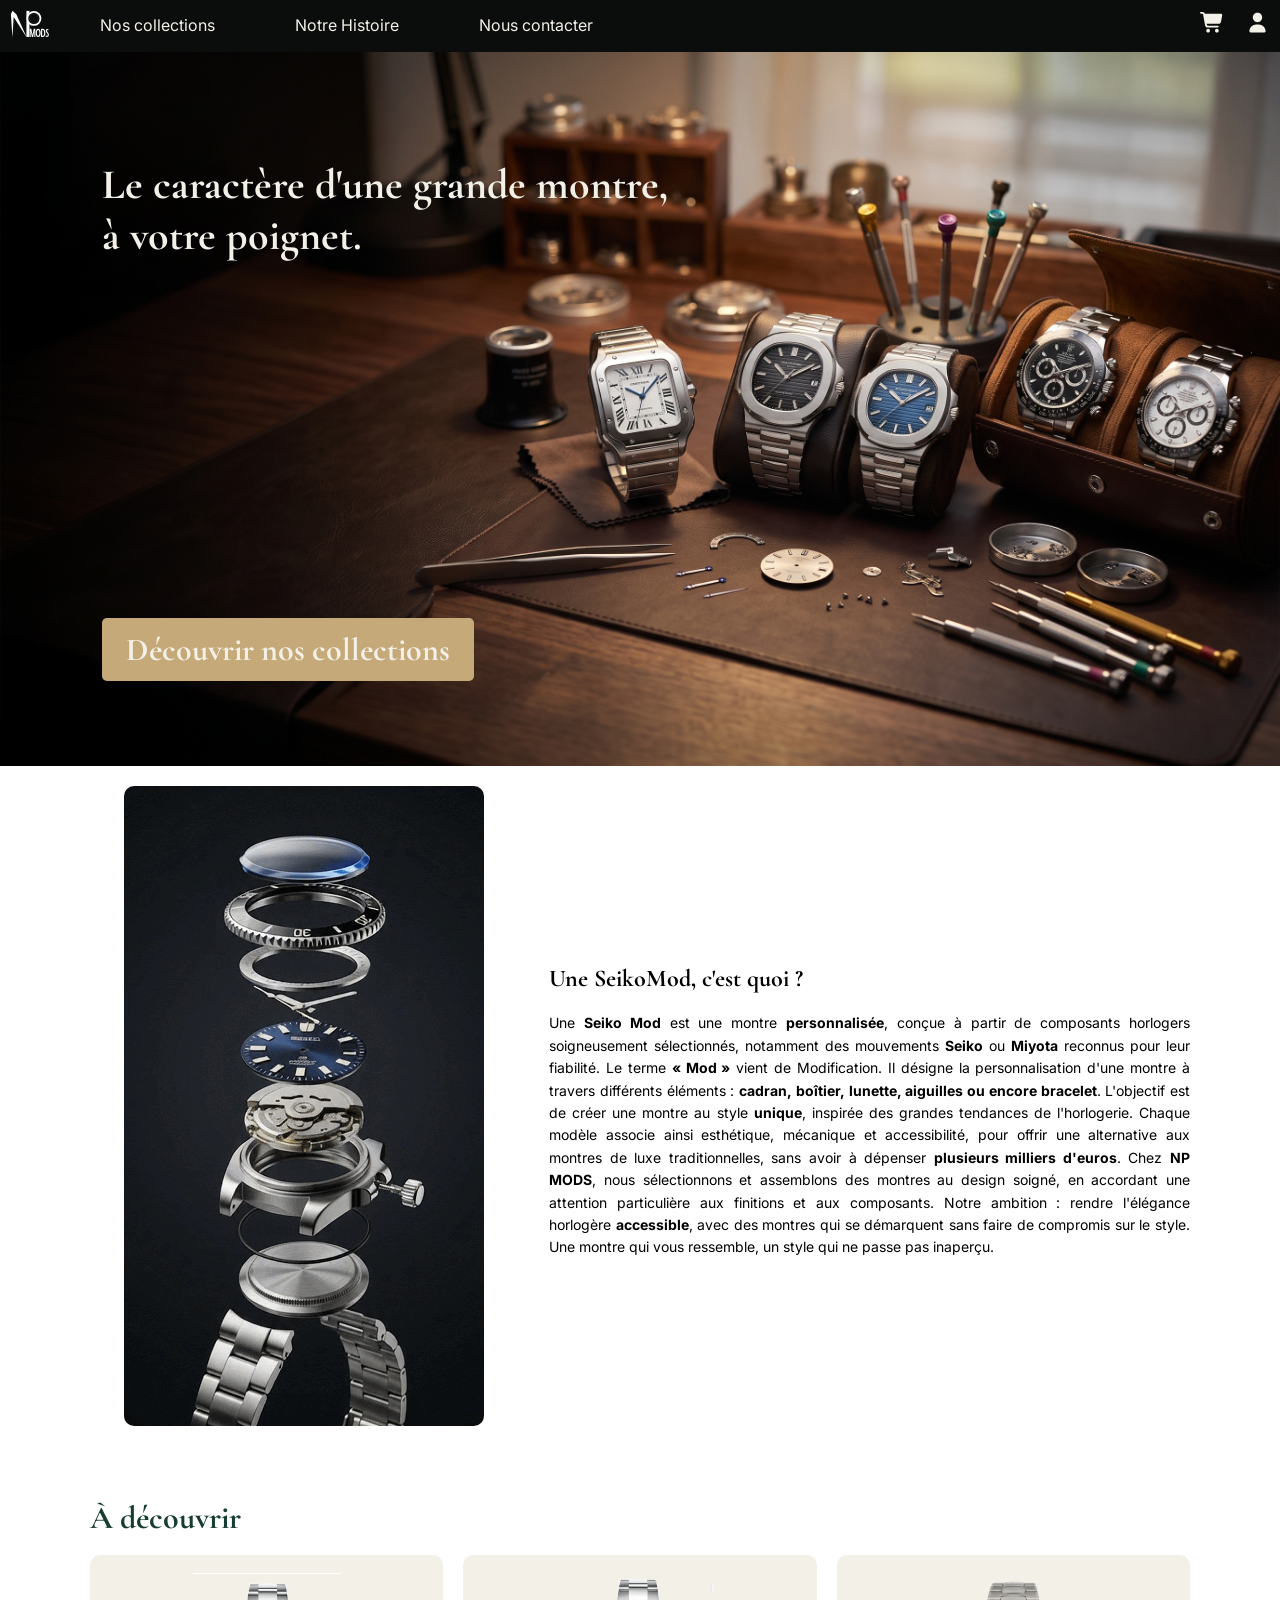
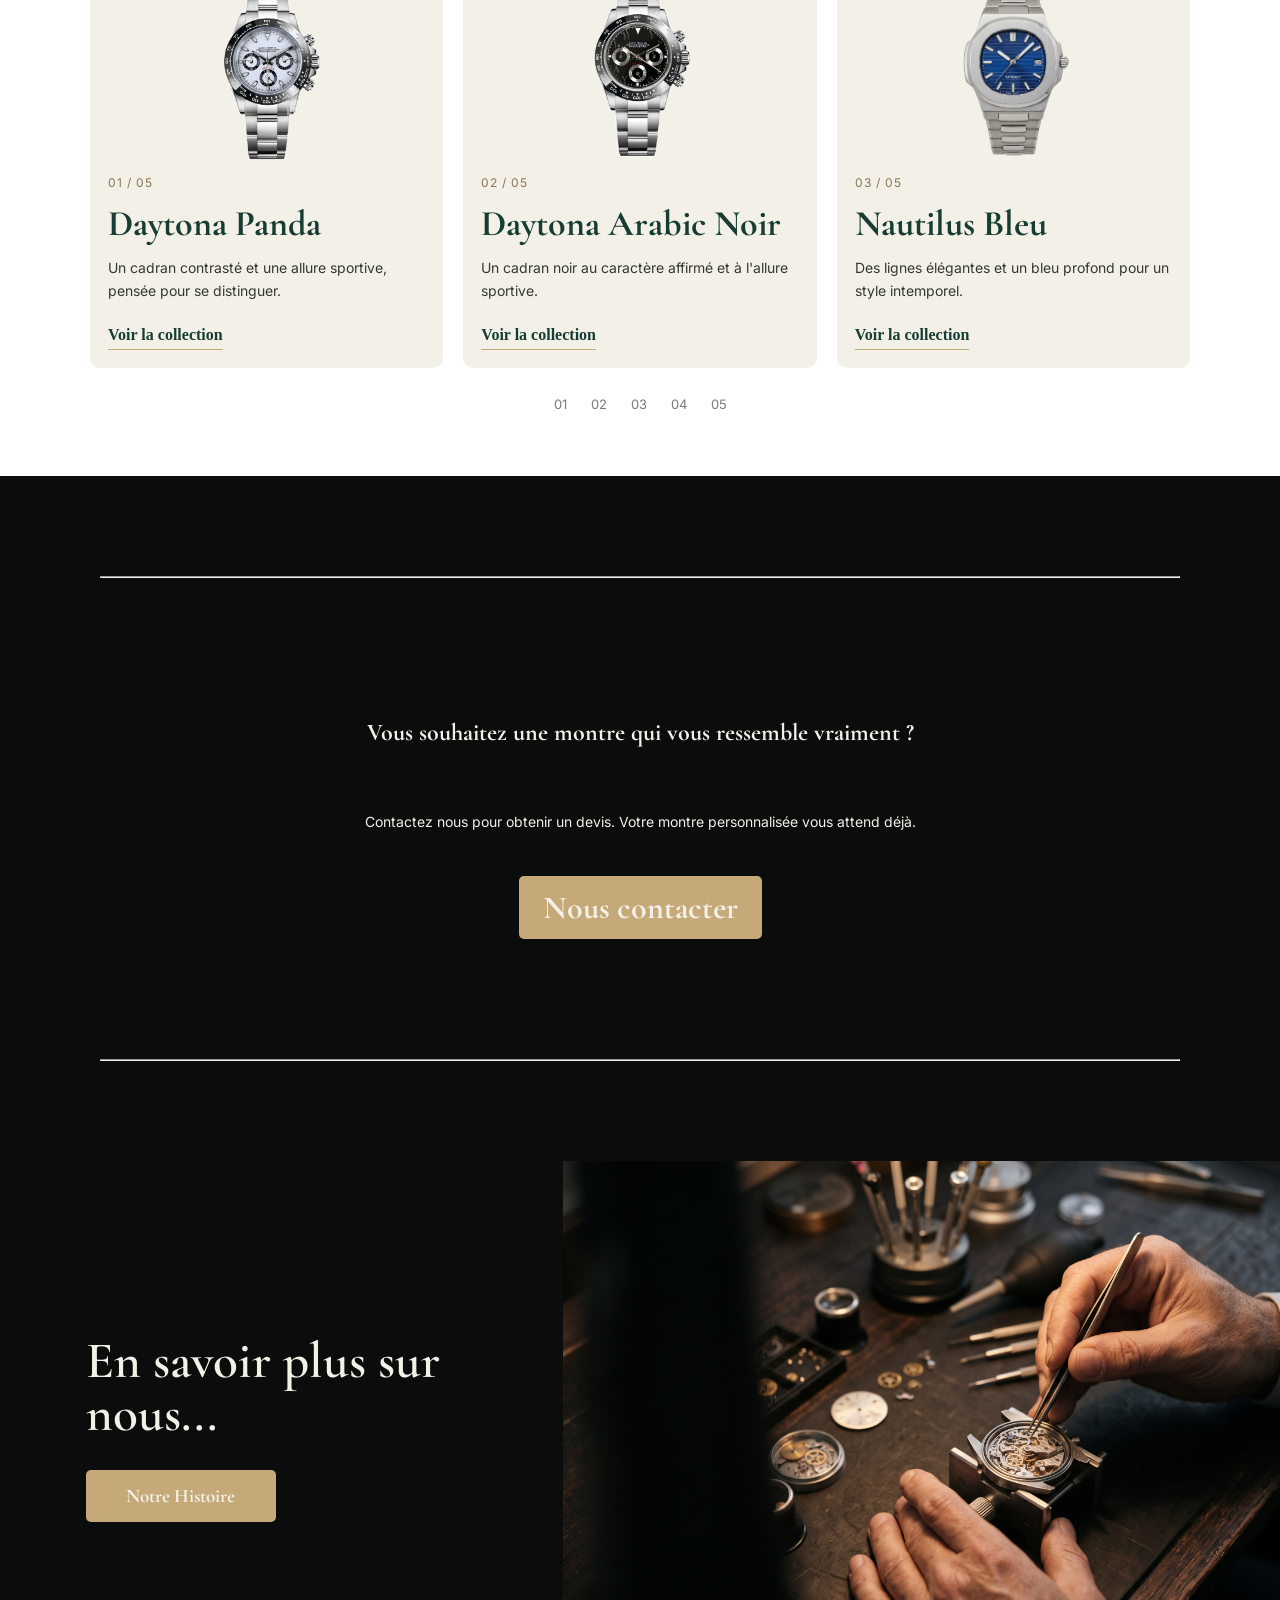
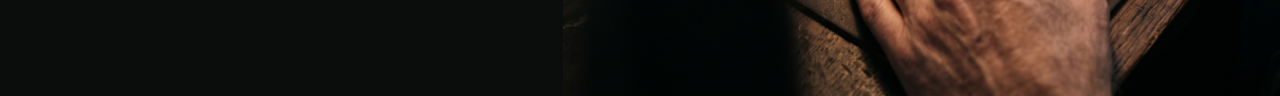
==== commit c218d62f: "plein de belle choses (le caroussel, nous contacter des lignes)" ====
--- a/index.html
+++ b/index.html
@@ -186,15 +186,28 @@
             <a href="#slide-5" aria-label="Afficher le modèle 5">05</a>
         </div>
     </section>
+    <div class="line_bg_black">
+        <hr>
+    </div>
     <section class="contact">
-        <div class="mod_description_right">
-            <h3>Vous souhaitez une montre qui vous ressemble vraiment ?</h3>
-            <p>contactez nous pour obtenir un devis. Votre montre personnalisée vous attend déjà.</p>
-        </div>
-        <button type="button"></button>
+        <div class="container">
+            <h2>Vous souhaitez une montre qui vous ressemble vraiment ?</h2>
+            <p>Contactez nous pour obtenir un devis. Votre montre personnalisée vous attend déjà.</p>
+            <button type="button">Nous contacter</button>
+        </div>
     </section>
-
-
+    <div class="line_bg_black">
+        <hr>
+    </div>
+    <section class="history">
+        <div class="container">
+            <h2>En savoir plus sur nous...</h2>
+            <button type="button">Notre Histoire</button>
+        </div>
+        <div>
+            <img src="assets/images/history.jpeg" alt="Montage d'une SeikoMod">
+        </div>
+    </section>
 
 </body>
 
--- a/style_index.css
+++ b/style_index.css
@@ -226,3 +226,108 @@
     flex-basis: calc((100% - 20px) / 2);
   }
 }
+
+
+.contact{
+  display: flex;
+  background-color: #0B0D0C;
+}
+.contact .container{
+  display: flex;
+  flex-direction:column; 
+  align-items: center; 
+  justify-content: center;
+  gap: 32px; 
+  max-width: 1100px; 
+  margin: 0 auto; 
+  padding: 20px;
+  color: #F3F0E8;
+}
+
+
+.line_bg_black {
+  background-color: #0B0D0C;
+  margin: 0;
+  padding: 50px;
+}
+
+
+
+
+
+
+
+.history {
+  display: grid;
+  grid-template-columns: minmax(280px, 44%) minmax(0, 56%);
+  min-height: 520px;
+  background-color: #0B0D0C;
+  overflow: hidden;
+}
+
+.history .container {
+  box-sizing: border-box;
+  display: flex;
+  flex-direction: column;
+  align-items: flex-start;
+  justify-content: center;
+  gap: 28px;
+  max-width: 520px;
+  width: 100%;
+  margin: 0 auto;
+  padding: 64px clamp(24px, 5vw, 72px);
+  color: #F3F0E8;
+}
+
+.history h2 {
+  margin: 0;
+  font-size: clamp(36px, 4vw, 58px);
+  line-height: 1.05;
+  font-weight: 600;
+}
+
+.history button {
+  min-width: 190px;
+  font-size: clamp(16px, 1.5vw, 20px);
+  padding: 14px 24px;
+}
+
+.history > div:last-child {
+  min-width: 0;
+  min-height: 520px;
+}
+
+.history > div:last-child img {
+  display: block;
+  width: 100%;
+  height: 100%;
+  object-fit: cover;
+  object-position: center;
+}
+
+@media (max-width: 700px) {
+  .history {
+    grid-template-columns: 1fr;
+  }
+
+  .history .container {
+    align-items: center;
+    max-width: none;
+    min-height: 300px;
+    text-align: center;
+    padding: 48px 24px;
+  }
+
+  .history h2 {
+    font-size: clamp(34px, 10vw, 44px);
+  }
+
+  .history > div:last-child {
+    min-height: 300px;
+  }
+}
+
+
+
+
+
--- a/styles.css
+++ b/styles.css
@@ -7,6 +7,12 @@
     margin: 0;
     padding: 0;
 }
+
+hr{
+    color: #C6A978;
+    margin: 50px;
+}
+
 
 h1 {
     font-family: "Cormorant Garamond", serif;
@@ -19,6 +25,9 @@
     font-family: "Cormorant Garamond", serif;
 }
 
+h3{
+    font-family: "Cormorant Garamond", serif;
+}
 span{
     font-family: "Inter";
     color: #F3F0E8;
@@ -108,4 +117,24 @@
     fill: #F3F0E8;     
     text-decoration: none;
     padding: 10px;
+}
+
+
+
+button {
+  background-color: #C6A978;
+  font-size: clamp(18px, 2.5vw, 32px);
+  font-weight: bold;
+  color: #F3F0E8;
+  padding: 12px 24px;
+  border-radius: 5px;
+  border: none;
+  cursor: pointer;
+  transition: background-color 0.3s ease;
+}
+
+
+
+button:hover {
+  background-color: #173D32;
 }
